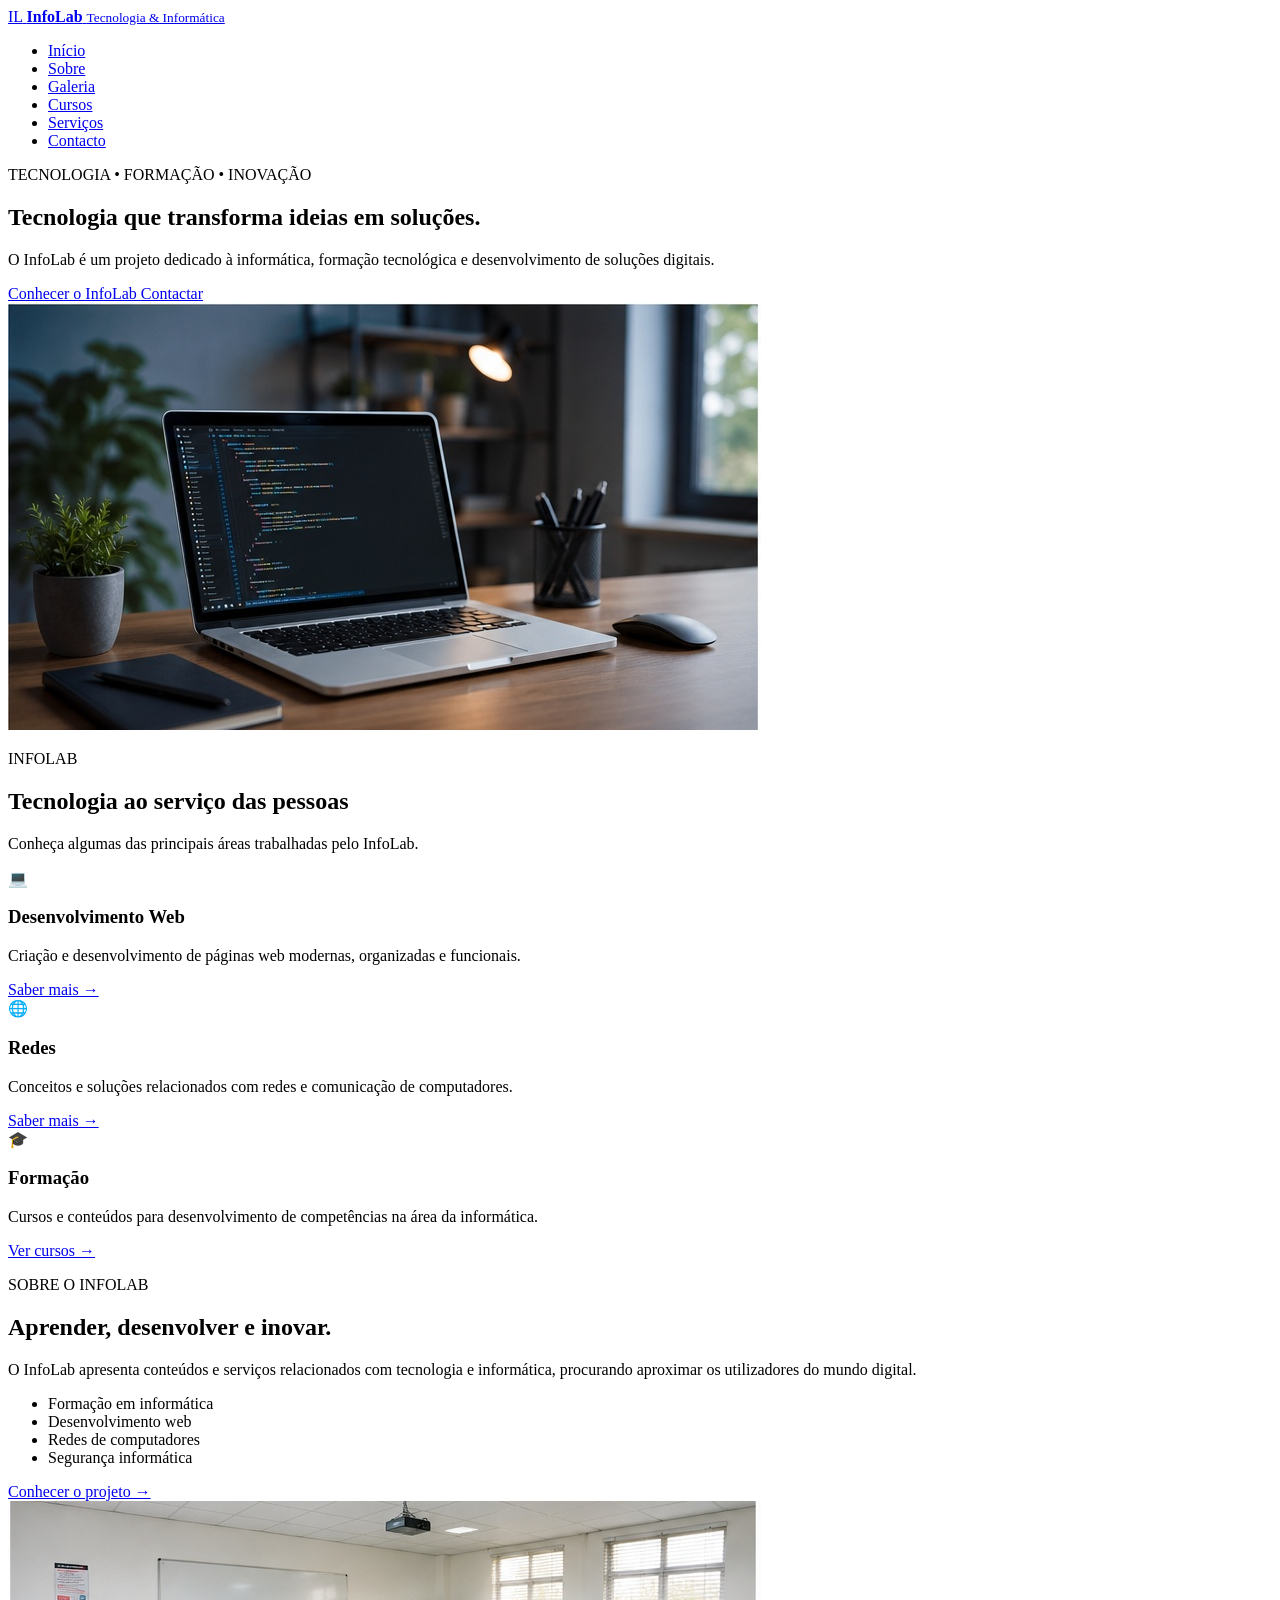
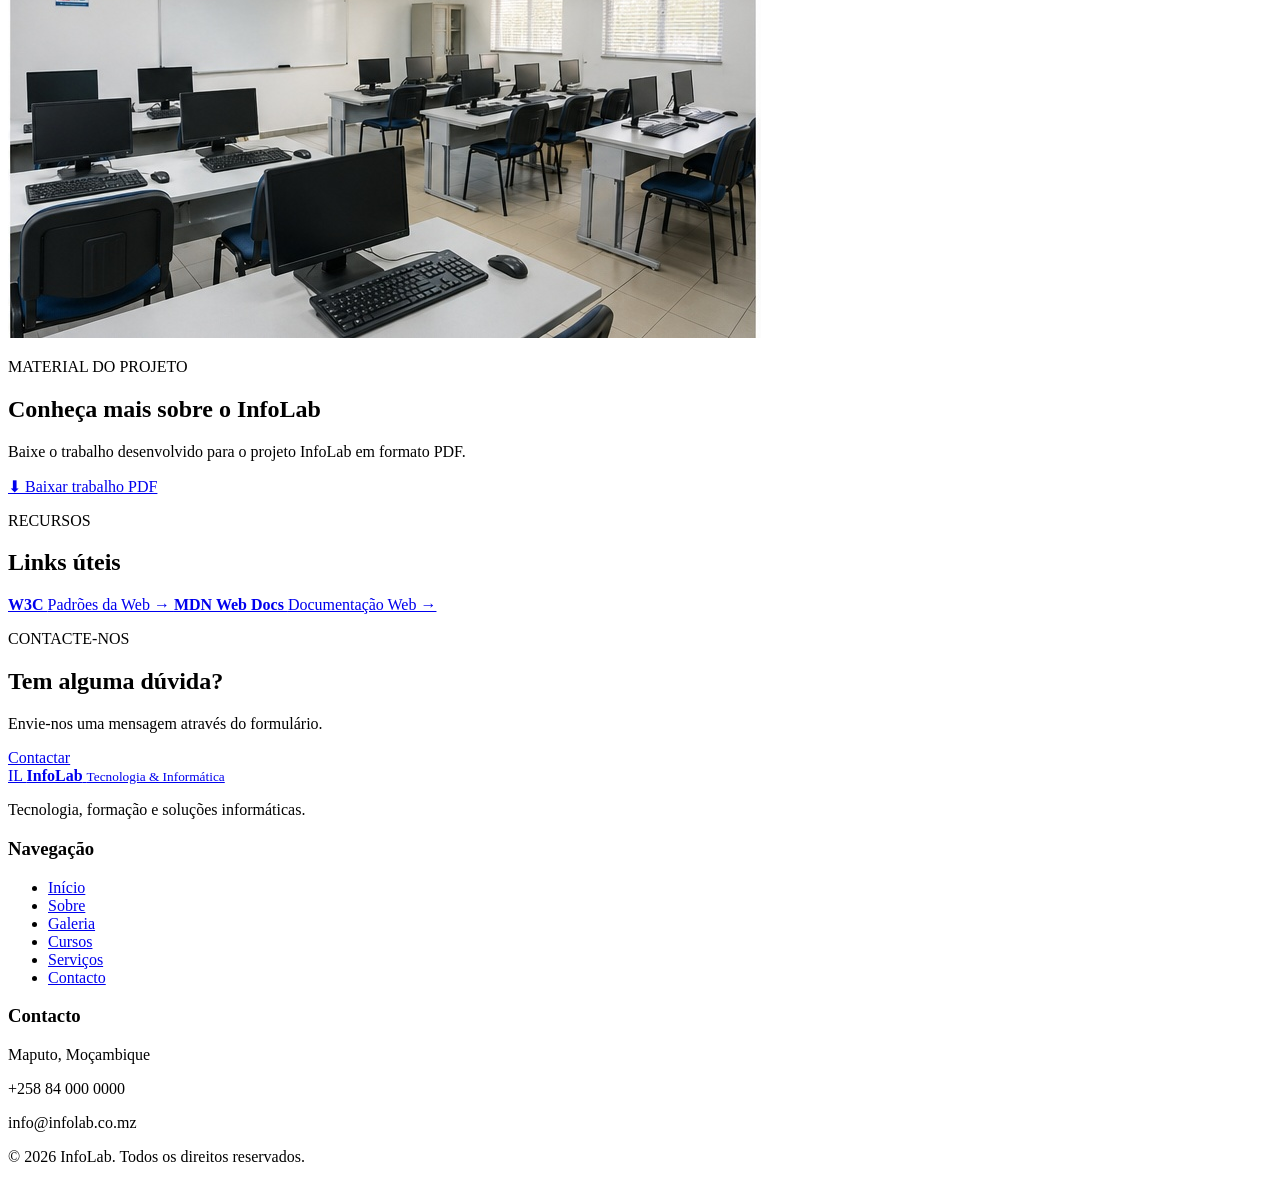
==== index.html @ 6d5b71e0 "infolab" ====
<!DOCTYPE html>
<html lang="pt">

<head>

    <meta charset="UTF-8">

    <meta name="viewport" content="width=device-width, initial-scale=1.0">

    <meta name="description" content="InfoLab - Tecnologia, informática, formação e soluções digitais.">

    <title>InfoLab | Tecnologia e Informática</title>

    <link rel="stylesheet" href="css/style.css">

</head>

<body>


    <header class="cabecalho">

        <div class="container cabecalho-conteudo">

            <a href="index.html" class="logo" aria-label="Página inicial do InfoLab">

                <span class="logo-icone">IL</span>

                <span>
                    <strong>InfoLab</strong>
                    <small>Tecnologia & Informática</small>
                </span>

            </a>

            <nav class="menu" aria-label="Menu principal">

                <ul>

                    <li>
                        <a href="index.html" class="ativo">
                            Início
                        </a>
                    </li>

                    <li>
                        <a href="sobre.html">
                            Sobre
                        </a>
                    </li>

                    <li>
                        <a href="galeria.html">
                            Galeria
                        </a>
                    </li>

                    <li>
                        <a href="cursos.html">
                            Cursos
                        </a>
                    </li>

                    <li>
                        <a href="servicos.html">
                            Serviços
                        </a>
                    </li>

                    <li>
                        <a href="contacto.html">
                            Contacto
                        </a>
                    </li>

                </ul>

            </nav>

        </div>

    </header>

    <main>

        <section class="hero">

            <div class="container hero-conteudo">


                <div class="hero-texto">

                    <p class="etiqueta">
                        TECNOLOGIA • FORMAÇÃO • INOVAÇÃO
                    </p>


                    <h1>
                        Tecnologia que transforma
                        <span>ideias em soluções.</span>
                    </h1>


                    <p class="hero-descricao">
                        O InfoLab é um projeto dedicado à informática,
                        formação tecnológica e desenvolvimento de
                        soluções digitais.
                    </p>


                    <div class="hero-botoes">

                        <a href="sobre.html" class="botao botao-principal">

                            Conhecer o InfoLab

                        </a>


                        <a href="contacto.html" class="botao botao-secundario">

                            Contactar

                        </a>

                    </div>

                </div>


                <div class="hero-imagem">

                    <img src="imagens/computador.jpg" alt="Computador utilizado em atividades de informática">

                </div>


            </div>

        </section>

        <section class="introducao">

            <div class="container">


                <div class="titulo-secao">

                    <p class="etiqueta">
                        INFOLAB
                    </p>

                    <h2>
                        Tecnologia ao serviço das pessoas
                    </h2>

                    <p>
                        Conheça algumas das principais áreas
                        trabalhadas pelo InfoLab.
                    </p>

                </div>



                <div class="destaques">

                    <article class="destaque-card">

                        <div class="icone-card">
                            💻
                        </div>

                        <h3>
                            Desenvolvimento Web
                        </h3>

                        <p>
                            Criação e desenvolvimento de páginas
                            web modernas, organizadas e funcionais.
                        </p>

                        <a href="servicos.html">
                            Saber mais →
                        </a>

                    </article>

                    <article class="destaque-card">

                        <div class="icone-card">
                            🌐
                        </div>

                        <h3>
                            Redes
                        </h3>

                        <p>
                            Conceitos e soluções relacionados com
                            redes e comunicação de computadores.
                        </p>

                        <a href="servicos.html">
                            Saber mais →
                        </a>

                    </article>

                    <article class="destaque-card">

                        <div class="icone-card">
                            🎓
                        </div>

                        <h3>
                            Formação
                        </h3>

                        <p>
                            Cursos e conteúdos para desenvolvimento
                            de competências na área da informática.
                        </p>

                        <a href="cursos.html">
                            Ver cursos →
                        </a>

                    </article>


                </div>

            </div>

        </section>

        <section class="areas">

            <div class="container areas-conteudo">


                <div class="areas-texto">

                    <p class="etiqueta">
                        SOBRE O INFOLAB
                    </p>


                    <h2>
                        Aprender, desenvolver e inovar.
                    </h2>


                    <p>
                        O InfoLab apresenta conteúdos e serviços
                        relacionados com tecnologia e informática,
                        procurando aproximar os utilizadores do
                        mundo digital.
                    </p>


                    <ul class="lista-check">

                        <li>
                            Formação em informática
                        </li>

                        <li>
                            Desenvolvimento web
                        </li>

                        <li>
                            Redes de computadores
                        </li>

                        <li>
                            Segurança informática
                        </li>

                    </ul>


                    <a href="sobre.html" class="link-seta">

                        Conhecer o projeto →

                    </a>

                </div>



                <div class="areas-imagem">

                    <img src="imagens/laboratorio.jpg" alt="Laboratório de informática">

                </div>


            </div>

        </section>

        <section class="download-secao">

            <div class="container download-conteudo">


                <div>

                    <p class="etiqueta">
                        MATERIAL DO PROJETO
                    </p>


                    <h2>
                        Conheça mais sobre o InfoLab
                    </h2>


                    <p>
                        Baixe o trabalho desenvolvido para o projeto
                        InfoLab em formato PDF.
                    </p>

                </div>



                <a href="Downloads/TRABALHO PROJECTO AMARAL TESTE 2026.pdf" download class="botao botao-principal">

                    ⬇ Baixar trabalho PDF

                </a>


            </div>

        </section>

        <section class="links-secao">

            <div class="container">


                <div class="titulo-secao">

                    <p class="etiqueta">
                        RECURSOS
                    </p>

                    <h2>
                        Links úteis
                    </h2>

                </div>

                <div class="links-grid">

                    <a href="https://www.w3.org/" target="_blank" rel="noopener noreferrer" class="link-card">

                        <strong>
                            W3C
                        </strong>

                        <span>
                            Padrões da Web →
                        </span>

                    </a>

                    <a href="https://developer.mozilla.org/" target="_blank" rel="noopener noreferrer"
                        class="link-card">

                        <strong>
                            MDN Web Docs
                        </strong>

                        <span>
                            Documentação Web →
                        </span>

                    </a>


                </div>

            </div>

        </section>

        <section class="chamada">

            <div class="container chamada-conteudo">


                <div>

                    <p class="etiqueta">
                        CONTACTE-NOS
                    </p>


                    <h2>
                        Tem alguma dúvida?
                    </h2>


                    <p>
                        Envie-nos uma mensagem através do formulário.
                    </p>

                </div>


                <a href="contacto.html" class="botao botao-claro">

                    Contactar

                </a>


            </div>

        </section>


    </main>

    <footer class="rodape">

        <div class="container rodape-grid">

            <div>

                <a href="index.html" class="logo logo-rodape">

                    <span class="logo-icone">
                        IL
                    </span>

                    <span>
                        <strong>InfoLab</strong>
                        <small>Tecnologia & Informática</small>
                    </span>

                </a>


                <p>
                    Tecnologia, formação e soluções informáticas.
                </p>

            </div>

            <div>

                <h3>
                    Navegação
                </h3>


                <ul>

                    <li>
                        <a href="index.html">
                            Início
                        </a>
                    </li>

                    <li>
                        <a href="sobre.html">
                            Sobre
                        </a>
                    </li>

                    <li>
                        <a href="galeria.html">
                            Galeria
                        </a>
                    </li>

                    <li>
                        <a href="cursos.html">
                            Cursos
                        </a>
                    </li>

                    <li>
                        <a href="servicos.html">
                            Serviços
                        </a>
                    </li>

                    <li>
                        <a href="contacto.html">
                            Contacto
                        </a>
                    </li>

                </ul>

            </div>

            <div>

                <h3>
                    Contacto
                </h3>

                <p>
                    Maputo, Moçambique
                </p>

                <p>
                    +258 84 000 0000
                </p>

                <p>
                    info@infolab.co.mz
                </p>

            </div>


        </div>

        <div class="rodape-final">

            <div class="container">

                <p>
                    © 2026 InfoLab. Todos os direitos reservados.
                </p>

            </div>

        </div>


    </footer>


</body>

</html>
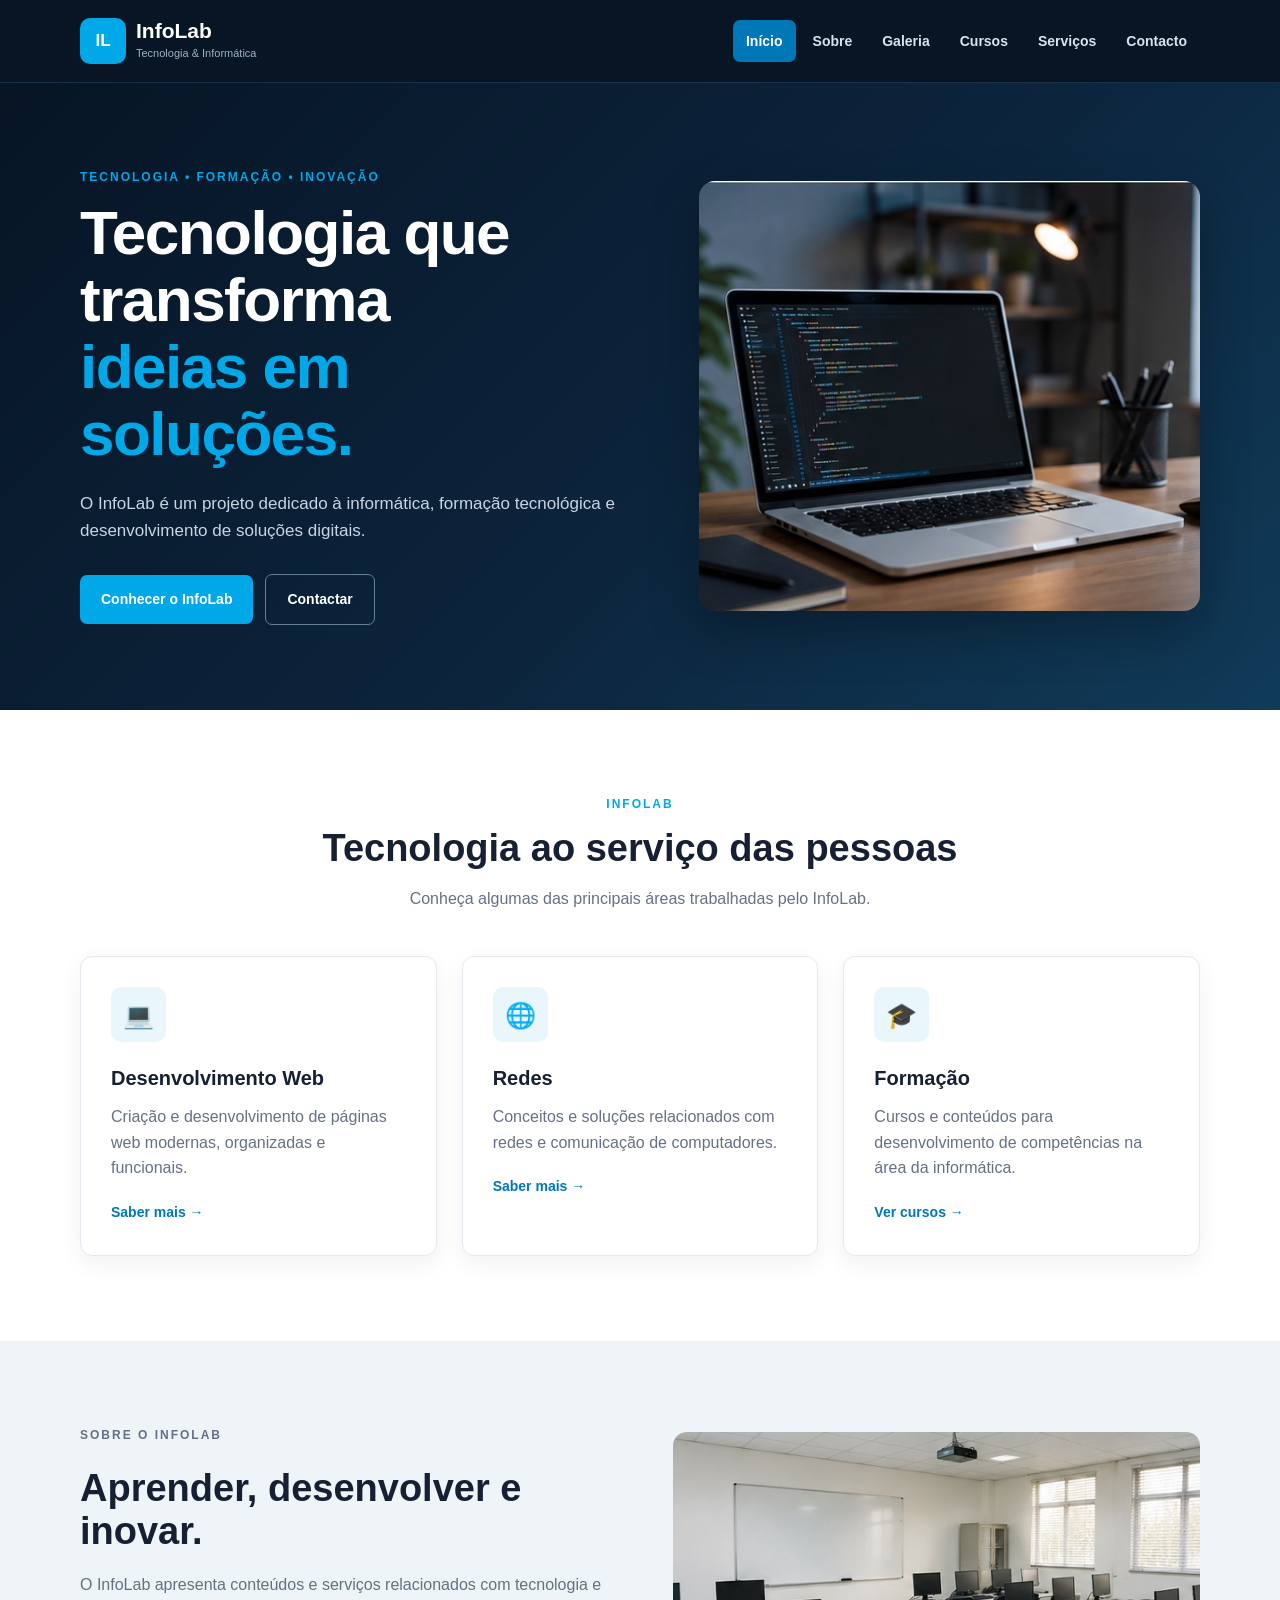
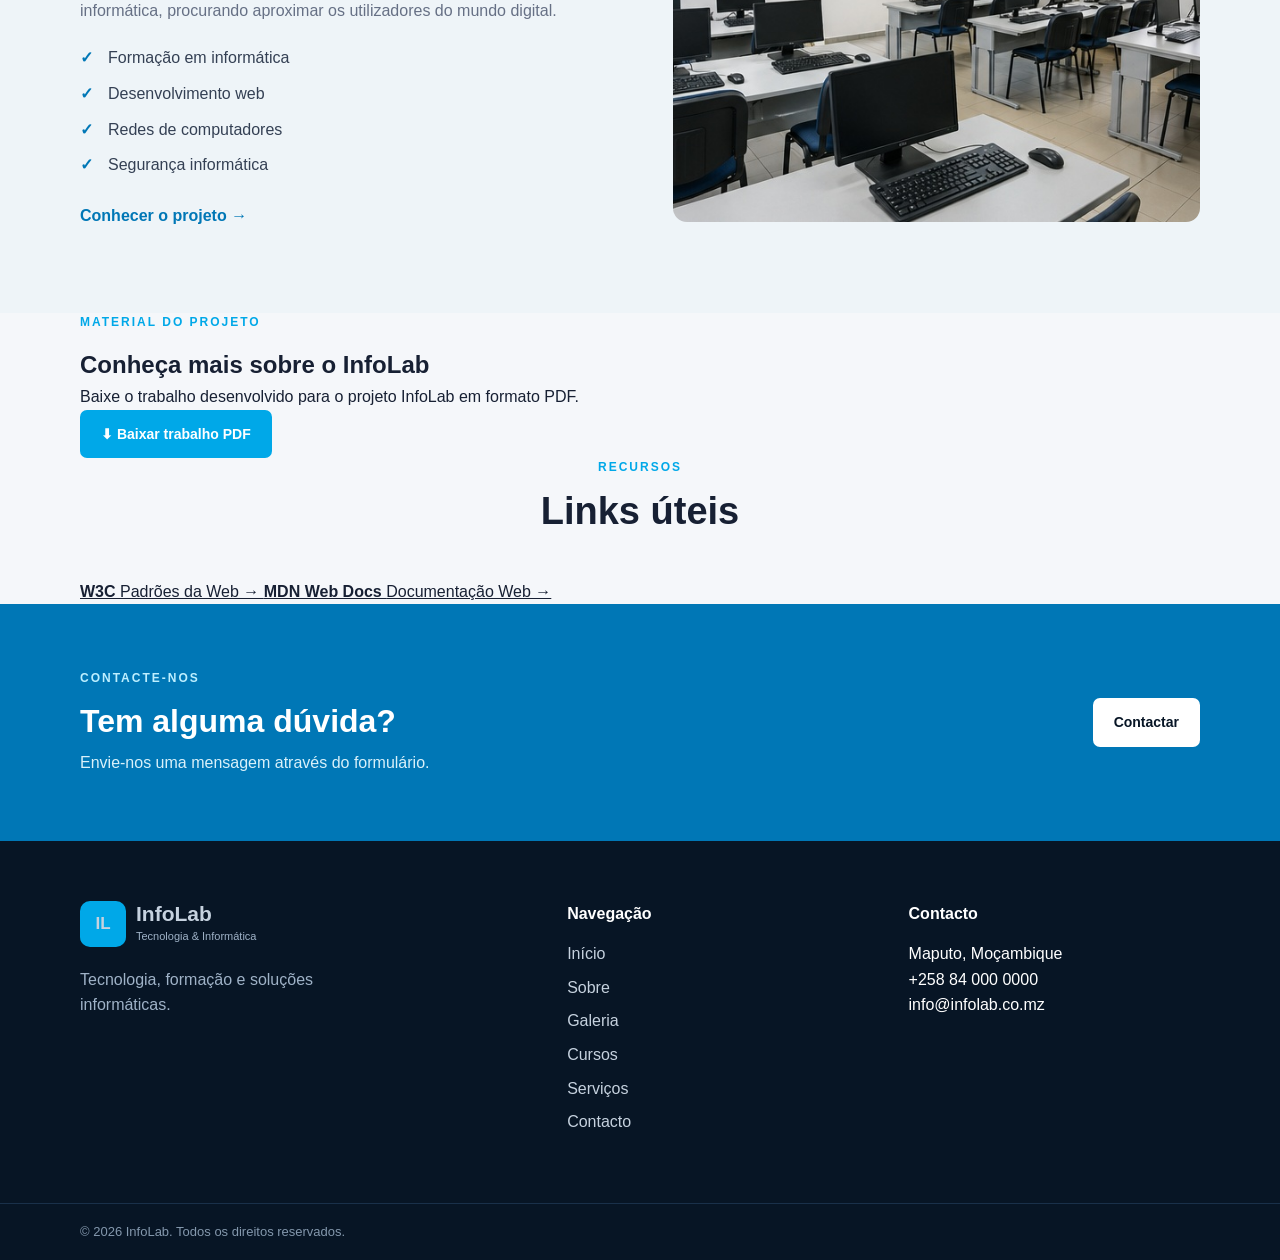
==== commit ed139f14: "Update index.html" ====
--- a/index.html
+++ b/index.html
@@ -11,7 +11,7 @@
 
     <title>InfoLab | Tecnologia e Informática</title>
 
-    <link rel="stylesheet" href="css/style.css">
+    <link rel="stylesheet" href="CSS/style.css">
 
 </head>
 
@@ -544,4 +544,4 @@
 
 </body>
 
-</html>+</html>
--- a/CSS/style.css
+++ b/CSS/style.css
@@ -0,0 +1,934 @@
+
+
+* {
+    margin: 0;
+    padding: 0;
+    box-sizing: border-box;
+}
+
+html {
+    scroll-behavior: smooth;
+}
+
+body {
+    font-family: Arial, Helvetica, sans-serif;
+    background: #f5f7fa;
+    color: #172033;
+    line-height: 1.6;
+}
+
+img {
+    max-width: 100%;
+    display: block;
+}
+
+a {
+    color: inherit;
+}
+
+button,
+input,
+textarea,
+select {
+    font: inherit;
+}
+
+
+/* =========================================================
+   2. ACESSIBILIDADE
+   ========================================================= */
+
+:focus-visible {
+    outline: 3px solid #f4c542;
+    outline-offset: 4px;
+}
+
+
+/* =========================================================
+   3. CONTAINER
+   ========================================================= */
+
+.container {
+    width: min(1120px, 90%);
+    margin: 0 auto;
+}
+
+
+/* =========================================================
+   4. CABEÇALHO
+   ========================================================= */
+
+.cabecalho {
+    background: #071525;
+    color: #ffffff;
+    border-bottom: 1px solid #19304a;
+    position: sticky;
+    top: 0;
+    z-index: 1000;
+}
+
+.cabecalho-conteudo {
+    min-height: 82px;
+
+    display: flex;
+    align-items: center;
+    justify-content: space-between;
+
+    gap: 30px;
+}
+
+
+/* =========================================================
+   5. LOGOTIPO
+   ========================================================= */
+
+.logo {
+    display: inline-flex;
+    align-items: center;
+    gap: 10px;
+
+    color: #ffffff;
+    text-decoration: none;
+}
+
+.logo-icone {
+    width: 46px;
+    height: 46px;
+
+    display: flex;
+    align-items: center;
+    justify-content: center;
+
+    background: #00a8e8;
+    border-radius: 10px;
+
+    font-size: 17px;
+    font-weight: 800;
+}
+
+.logo strong {
+    display: block;
+    font-size: 21px;
+    line-height: 1.1;
+}
+
+.logo small {
+    display: block;
+    margin-top: 3px;
+
+    color: #9fb2c7;
+    font-size: 11px;
+}
+
+
+/* =========================================================
+   6. MENU
+   ========================================================= */
+
+.menu ul {
+    display: flex;
+    align-items: center;
+    gap: 4px;
+
+    list-style: none;
+}
+
+.menu a {
+    display: block;
+
+    padding: 10px 13px;
+
+    color: #d9e3ed;
+    text-decoration: none;
+
+    font-size: 14px;
+    font-weight: 600;
+
+    border-radius: 7px;
+
+    transition:
+        background-color 0.2s ease,
+        color 0.2s ease;
+}
+
+.menu a:hover {
+    color: #ffffff;
+    background: #102b45;
+}
+
+.menu a.ativo {
+    color: #ffffff;
+    background: #0077b6;
+}
+
+
+/* =========================================================
+   7. HERO
+   ========================================================= */
+
+.hero {
+    background:
+        linear-gradient(135deg,
+            #071525 0%,
+            #0c243c 55%,
+            #103b59 100%);
+
+    color: #ffffff;
+
+    padding: 85px 0;
+}
+
+.hero-conteudo {
+    display: grid;
+
+    grid-template-columns:
+        minmax(0, 1.05fr) minmax(0, 0.95fr);
+
+    align-items: center;
+
+    gap: 65px;
+}
+
+.hero-texto {
+    max-width: 650px;
+}
+
+.etiqueta {
+    margin-bottom: 13px;
+
+    color: #00a8e8;
+
+    font-size: 12px;
+    font-weight: 800;
+
+    letter-spacing: 2px;
+}
+
+.hero h1 {
+    margin-bottom: 22px;
+
+    font-size: clamp(38px, 5vw, 62px);
+    line-height: 1.08;
+    letter-spacing: -1.5px;
+}
+
+.hero h1 span {
+    display: block;
+    color: #00a8e8;
+}
+
+.hero-descricao {
+    max-width: 590px;
+
+    margin-bottom: 30px;
+
+    color: #c8d5e3;
+    font-size: 17px;
+}
+
+.hero-botoes {
+    display: flex;
+    align-items: center;
+    gap: 12px;
+
+    flex-wrap: wrap;
+}
+
+.hero-imagem img {
+    width: 100%;
+    height: 430px;
+
+    object-fit: cover;
+
+    border-radius: 16px;
+
+    box-shadow:
+        0 20px 50px rgba(0, 0, 0, 0.3);
+}
+
+
+/* =========================================================
+   8. BOTÕES
+   ========================================================= */
+
+.botao {
+    display: inline-block;
+
+    padding: 13px 21px;
+
+    border-radius: 7px;
+
+    text-decoration: none;
+
+    font-size: 14px;
+    font-weight: 700;
+
+    transition:
+        transform 0.2s ease,
+        background-color 0.2s ease,
+        color 0.2s ease;
+}
+
+.botao:hover {
+    transform: translateY(-2px);
+}
+
+.botao-principal {
+    background: #00a8e8;
+    color: #ffffff;
+}
+
+.botao-principal:hover {
+    background: #008ac2;
+}
+
+.botao-secundario {
+    border: 1px solid #668096;
+    color: #ffffff;
+}
+
+.botao-secundario:hover {
+    background: #ffffff;
+    color: #071525;
+}
+
+.botao-claro {
+    background: #ffffff;
+    color: #071525;
+}
+
+.botao-claro:hover {
+    background: #e9f7fc;
+}
+
+
+/* =========================================================
+   9. TÍTULOS DAS SECÇÕES
+   ========================================================= */
+
+.titulo-secao {
+    max-width: 720px;
+
+    margin: 0 auto 45px;
+
+    text-align: center;
+}
+
+.titulo-secao h2 {
+    margin-bottom: 15px;
+
+    color: #172033;
+
+    font-size: clamp(28px, 4vw, 38px);
+    line-height: 1.15;
+}
+
+.titulo-secao>p:last-child {
+    color: #667085;
+}
+
+
+/* =========================================================
+   10. INTRODUÇÃO
+   ========================================================= */
+
+.introducao {
+    padding: 85px 0;
+    background: #ffffff;
+}
+
+.destaques {
+    display: grid;
+
+    grid-template-columns:
+        repeat(3, 1fr);
+
+    gap: 25px;
+}
+
+.destaque-card {
+    padding: 30px;
+
+    background: #ffffff;
+
+    border: 1px solid #e4e9ef;
+    border-radius: 12px;
+
+    box-shadow:
+        0 8px 25px rgba(17, 38, 63, 0.06);
+
+    transition:
+        transform 0.2s ease,
+        box-shadow 0.2s ease;
+}
+
+.destaque-card:hover {
+    transform: translateY(-5px);
+
+    box-shadow:
+        0 15px 30px rgba(17, 38, 63, 0.1);
+}
+
+.icone-card {
+    width: 55px;
+    height: 55px;
+
+    display: flex;
+    align-items: center;
+    justify-content: center;
+
+    margin-bottom: 20px;
+
+    background: #e9f7fc;
+
+    border-radius: 10px;
+
+    font-size: 25px;
+}
+
+.destaque-card h3 {
+    margin-bottom: 10px;
+
+    color: #172033;
+    font-size: 20px;
+}
+
+.destaque-card p {
+    margin-bottom: 18px;
+
+    color: #667085;
+}
+
+.destaque-card a {
+    color: #0077b6;
+
+    font-size: 14px;
+    font-weight: 700;
+
+    text-decoration: none;
+}
+
+.destaque-card a:hover {
+    text-decoration: underline;
+}
+
+
+/* =========================================================
+   11. ÁREAS DE ATUAÇÃO
+   ========================================================= */
+
+.areas {
+    padding: 85px 0;
+
+    background: #eef4f8;
+}
+
+.areas-conteudo {
+    display: grid;
+
+    grid-template-columns:
+        1fr 1fr;
+
+    align-items: center;
+
+    gap: 65px;
+}
+
+.areas-imagem img {
+    width: 100%;
+    height: 390px;
+
+    object-fit: cover;
+
+    border-radius: 14px;
+}
+
+.areas-texto h2 {
+    margin-bottom: 18px;
+
+    color: #172033;
+
+    font-size: 38px;
+    line-height: 1.15;
+}
+
+.areas-texto>p {
+    margin-bottom: 22px;
+
+    color: #667085;
+}
+
+.lista-check {
+    margin-bottom: 25px;
+
+    list-style: none;
+}
+
+.lista-check li {
+    position: relative;
+
+    margin-bottom: 10px;
+    padding-left: 28px;
+
+    color: #344054;
+}
+
+.lista-check li::before {
+    content: "✓";
+
+    position: absolute;
+    left: 0;
+    top: 0;
+
+    color: #0077b6;
+    font-weight: 800;
+}
+
+.link-seta {
+    color: #0077b6;
+
+    font-weight: 700;
+
+    text-decoration: none;
+}
+
+.link-seta:hover {
+    text-decoration: underline;
+}
+
+
+/* =========================================================
+   12. CURSOS
+   ========================================================= */
+
+.cursos-resumo {
+    padding: 85px 0;
+
+    background: #ffffff;
+}
+
+.cursos-grid {
+    display: grid;
+
+    grid-template-columns:
+        repeat(4, 1fr);
+
+    gap: 20px;
+}
+
+.curso-card {
+    position: relative;
+
+    min-height: 240px;
+
+    padding: 28px;
+
+    background: #f8fafc;
+
+    border: 1px solid #e1e7ed;
+    border-radius: 12px;
+
+    transition: transform 0.2s ease;
+}
+
+.curso-card:hover {
+    transform: translateY(-5px);
+}
+
+.curso-numero {
+    display: block;
+
+    margin-bottom: 20px;
+
+    color: #00a8e8;
+
+    font-size: 13px;
+    font-weight: 800;
+}
+
+.curso-card h3 {
+    margin-bottom: 12px;
+
+    font-size: 19px;
+}
+
+.curso-card p {
+    color: #667085;
+}
+
+.centro-botao {
+    margin-top: 35px;
+
+    text-align: center;
+}
+
+
+/* =========================================================
+   13. CHAMADA FINAL
+   ========================================================= */
+
+.chamada {
+    padding: 65px 0;
+
+    background: #0077b6;
+
+    color: #ffffff;
+}
+
+.chamada-conteudo {
+    display: flex;
+
+    align-items: center;
+    justify-content: space-between;
+
+    gap: 30px;
+}
+
+.chamada h2 {
+    margin-bottom: 10px;
+
+    font-size: 32px;
+    line-height: 1.2;
+}
+
+.chamada p:not(.etiqueta) {
+    color: #d9f1fa;
+}
+
+.chamada .etiqueta {
+    color: #bdefff;
+}
+
+
+/* =========================================================
+   14. RODAPÉ
+   ========================================================= */
+
+.rodape {
+    background: #071525;
+    color: #ffffff;
+}
+
+.rodape-grid {
+    display: grid;
+
+    grid-template-columns:
+        1.5fr 1fr 1fr;
+
+    gap: 50px;
+
+    padding: 60px 0;
+}
+
+.logo-rodape {
+    margin-bottom: 20px;
+}
+
+.rodape-grid>div:first-child>p {
+    max-width: 320px;
+
+    color: #9fb2c7;
+}
+
+.rodape h3 {
+    margin-bottom: 15px;
+
+    font-size: 16px;
+}
+
+.rodape ul {
+    list-style: none;
+}
+
+.rodape li {
+    margin-bottom: 8px;
+}
+
+.rodape a {
+    color: #c6d2df;
+
+    text-decoration: none;
+}
+
+.rodape a:hover {
+    color: #00a8e8;
+}
+
+.rodape address {
+    font-style: normal;
+    color: #9fb2c7;
+}
+
+.rodape address p {
+    margin-bottom: 8px;
+}
+
+.rodape-final {
+    padding: 18px 0;
+
+    border-top: 1px solid #19304a;
+
+    color: #8498ad;
+
+    font-size: 13px;
+}
+
+
+/* =========================================================
+   15. PÁGINAS INTERNAS
+   ========================================================= */
+
+.pagina-cabecalho {
+    padding: 70px 0;
+
+    background: #0c243c;
+
+    color: #ffffff;
+
+    text-align: center;
+}
+
+.pagina-cabecalho h1 {
+    margin-bottom: 10px;
+
+    font-size: clamp(34px, 5vw, 48px);
+}
+
+.pagina-cabecalho p {
+    color: #c6d6e5;
+}
+
+
+/* =========================================================
+   16. DESENVOLVEDOR — PÁGINA SOBRE
+   ========================================================= */
+
+.desenvolvedor {
+    padding: 60px 0;
+    background: #0f172a;
+    color: #ffffff;
+}
+
+.desenvolvedor-conteudo {
+    display: flex;
+    align-items: center;
+    gap: 45px;
+}
+
+.desenvolvedor-foto {
+    flex-shrink: 0;
+}
+
+.desenvolvedor-foto img {
+    width: 150px;
+    height: 150px;
+    object-fit: cover;
+    object-position: center;
+    border-radius: 50%;
+    border: 4px solid #ffffff;
+    display: block;
+}
+
+.desenvolvedor-texto {
+    max-width: 700px;
+}
+
+.desenvolvedor-texto h2 {
+    font-size: 30px;
+    margin: 8px 0;
+}
+
+.desenvolvedor-texto .cargo {
+    color: #60a5fa;
+    font-weight: 600;
+    margin-bottom: 15px;
+}
+
+.desenvolvedor-texto p {
+    color: #cbd5e1;
+    margin-bottom: 10px;
+}
+
+
+/* =========================================================
+   17. RESPONSIVIDADE — TABLET
+   ========================================================= */
+
+@media (max-width: 1000px) {
+
+    .cabecalho-conteudo {
+        flex-direction: column;
+
+        padding: 18px 0;
+
+        gap: 15px;
+    }
+
+    .menu ul {
+        flex-wrap: wrap;
+
+        justify-content: center;
+    }
+
+    .hero-conteudo {
+        grid-template-columns: 1fr;
+
+        text-align: center;
+    }
+
+    .hero-texto {
+        margin: 0 auto;
+    }
+
+    .hero-descricao {
+        margin-left: auto;
+        margin-right: auto;
+    }
+
+    .hero-botoes {
+        justify-content: center;
+    }
+
+    .hero-imagem img {
+        height: 350px;
+    }
+
+    .destaques {
+        grid-template-columns: 1fr 1fr;
+    }
+
+    .areas-conteudo {
+        grid-template-columns: 1fr;
+    }
+
+    .cursos-grid {
+        grid-template-columns: 1fr 1fr;
+    }
+
+    .rodape-grid {
+        grid-template-columns: 1fr 1fr;
+    }
+}
+
+
+/* =========================================================
+   18. RESPONSIVIDADE — TELEMÓVEL
+   ========================================================= */
+
+@media (max-width: 650px) {
+
+    .container {
+        width: 92%;
+    }
+
+    .cabecalho {
+        position: relative;
+    }
+
+    .cabecalho-conteudo {
+        align-items: center;
+    }
+
+    .menu ul {
+        gap: 2px;
+    }
+
+    .menu a {
+        padding: 8px 7px;
+
+        font-size: 12px;
+    }
+
+    .hero {
+        padding: 60px 0;
+    }
+
+    .hero h1 {
+        font-size: 39px;
+    }
+
+    .hero-imagem img {
+        height: 260px;
+    }
+
+    .introducao,
+    .areas,
+    .cursos-resumo {
+        padding: 60px 0;
+    }
+
+    .destaques {
+        grid-template-columns: 1fr;
+    }
+
+    .areas-imagem img {
+        height: 260px;
+    }
+
+    .areas-texto h2 {
+        font-size: 31px;
+    }
+
+    .cursos-grid {
+        grid-template-columns: 1fr;
+    }
+
+    .chamada {
+        padding: 50px 0;
+    }
+
+    .chamada-conteudo {
+        flex-direction: column;
+
+        align-items: flex-start;
+    }
+
+    .chamada h2 {
+        font-size: 27px;
+    }
+
+    .desenvolvedor-conteudo {
+        flex-direction: column;
+        text-align: center;
+        gap: 25px;
+    }
+
+    .desenvolvedor-foto img {
+        width: 120px;
+        height: 120px;
+    }
+
+    .desenvolvedor-texto h2 {
+        font-size: 25px;
+    }
+
+    .rodape-grid {
+        grid-template-columns: 1fr;
+
+        gap: 35px;
+
+        padding: 45px 0;
+    }
+
+}
+
+
+/* =========================================================
+   19. REDUÇÃO DE MOVIMENTO
+   ========================================================= */
+
+@media (prefers-reduced-motion: reduce) {
+
+    html {
+        scroll-behavior: auto;
+    }
+
+    *,
+    *::before,
+    *::after {
+        transition-duration: 0.01ms !important;
+        animation-duration: 0.01ms !important;
+        animation-iteration-count: 1 !important;
+    }
+
+}
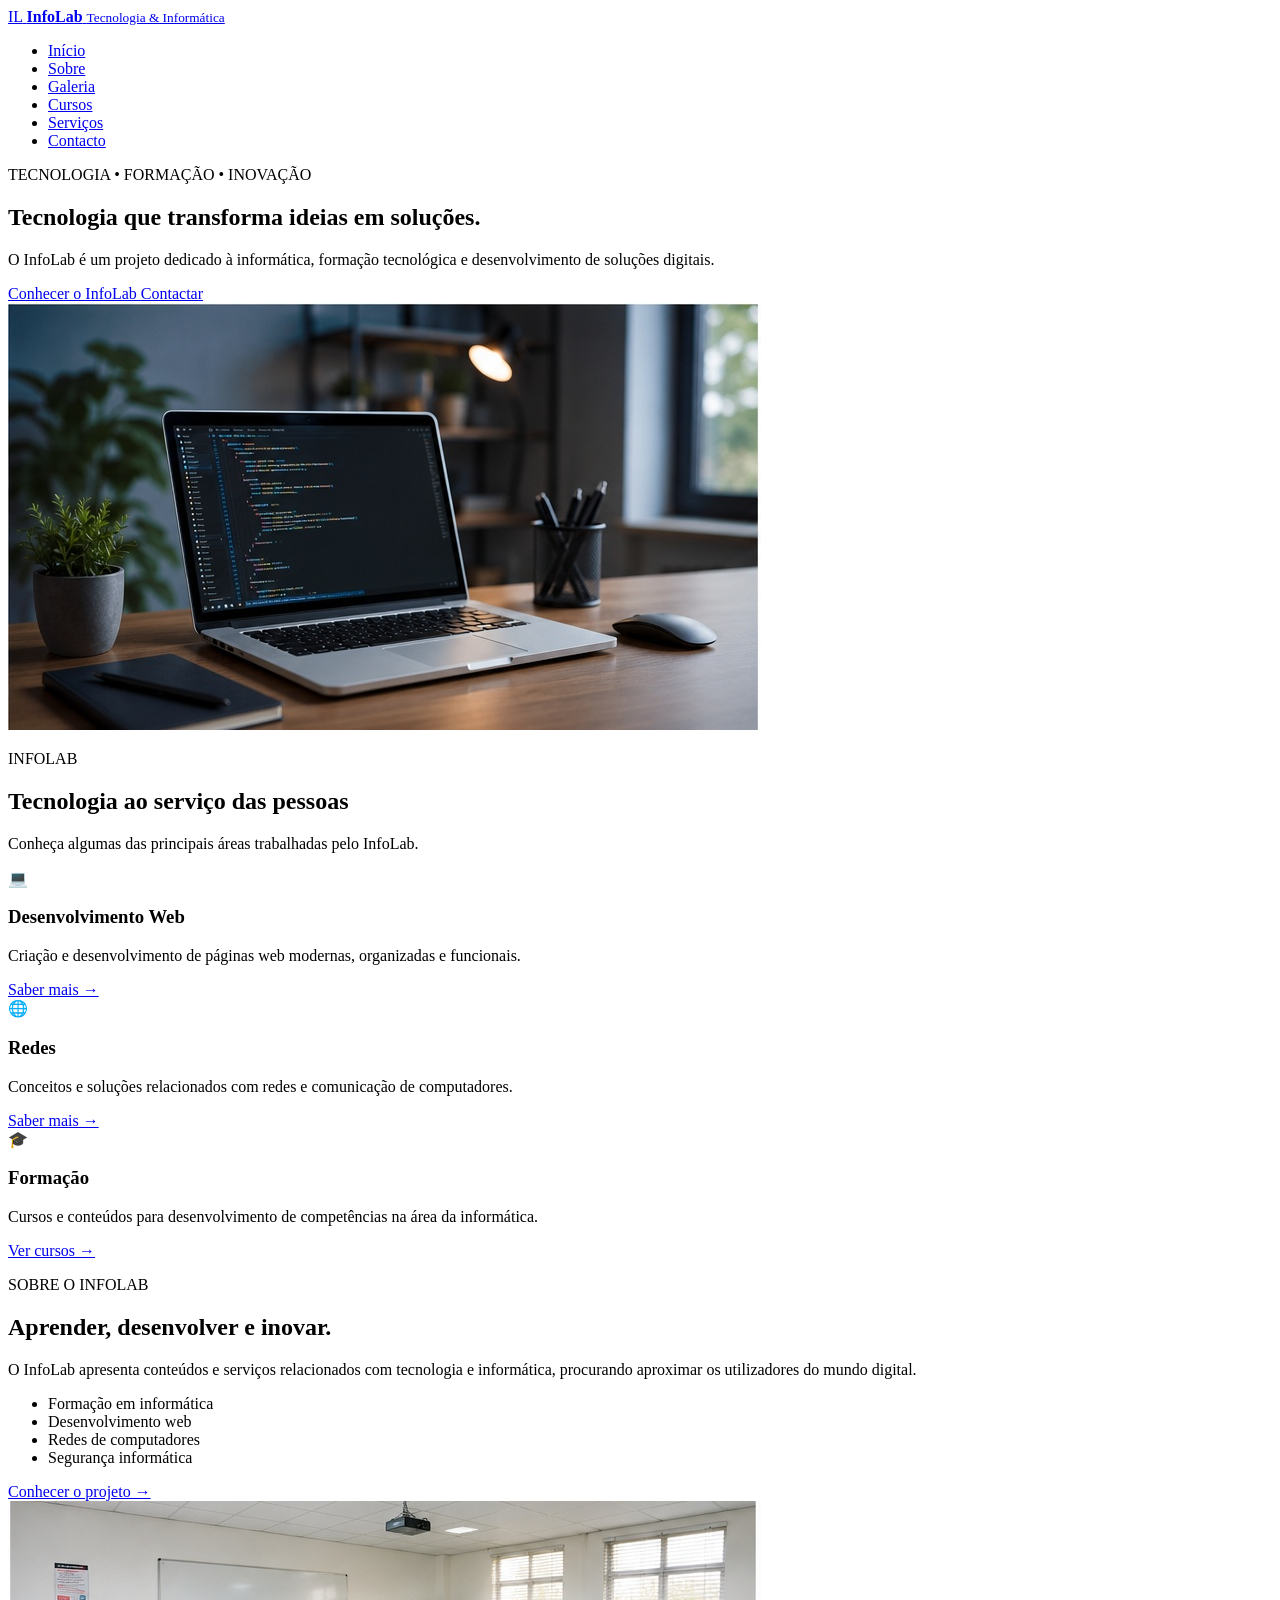
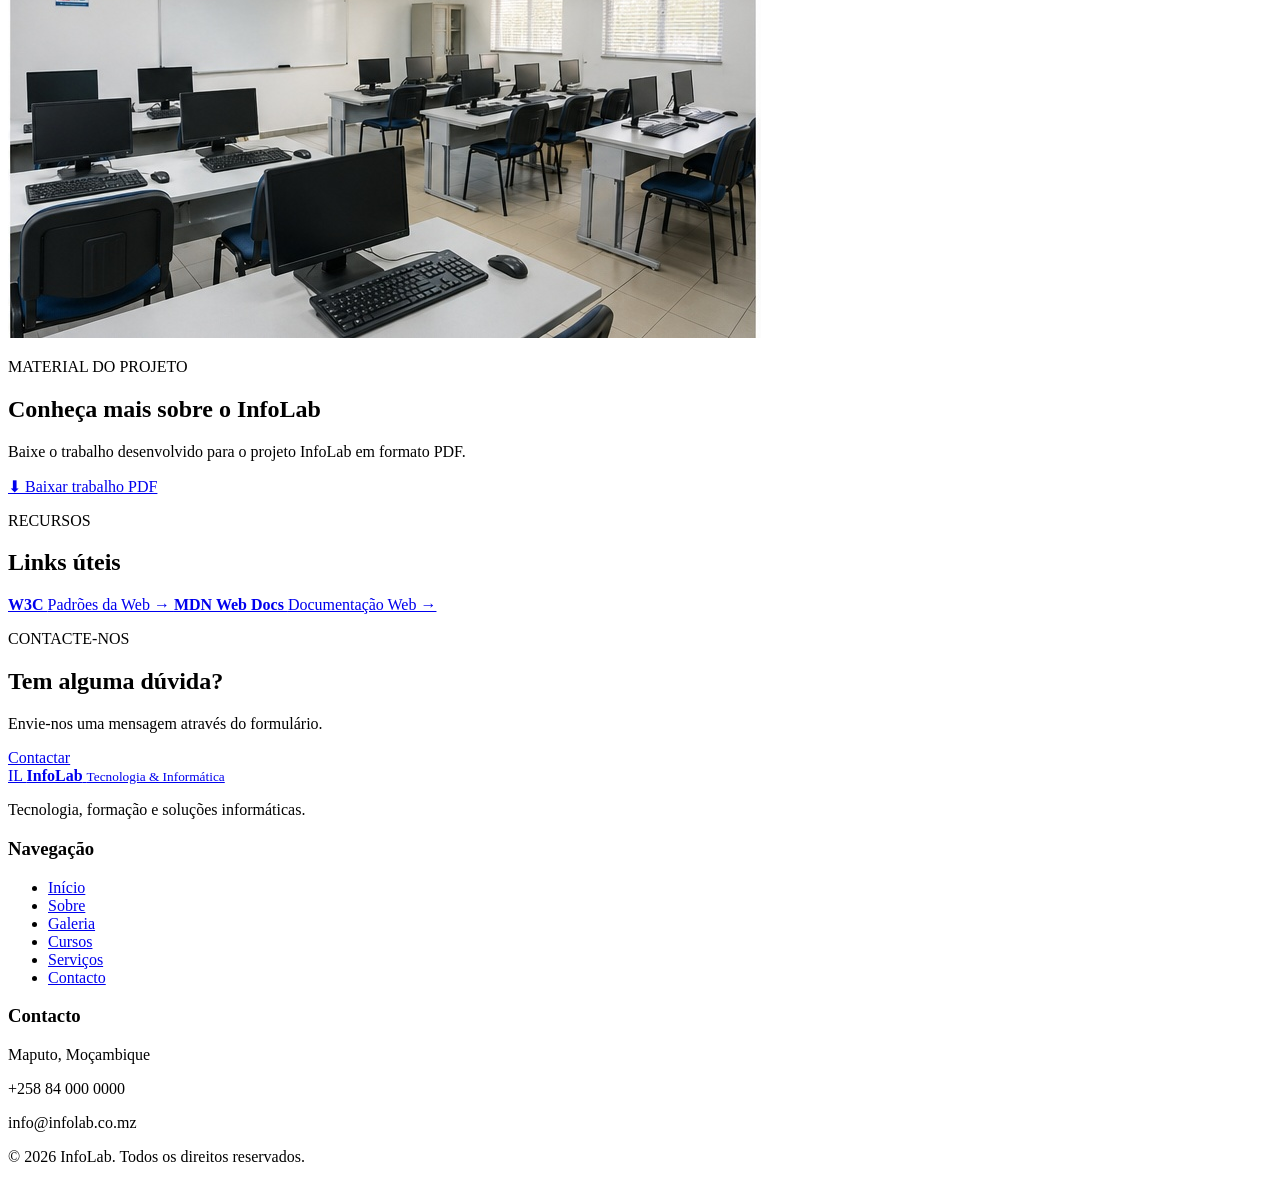
==== commit d0215dac: "Update index.html" ====
--- a/index.html
+++ b/index.html
@@ -11,7 +11,7 @@
 
     <title>InfoLab | Tecnologia e Informática</title>
 
-    <link rel="stylesheet" href="CSS/style.css">
+    <link rel="stylesheet" href="style.css">
 
 </head>
 
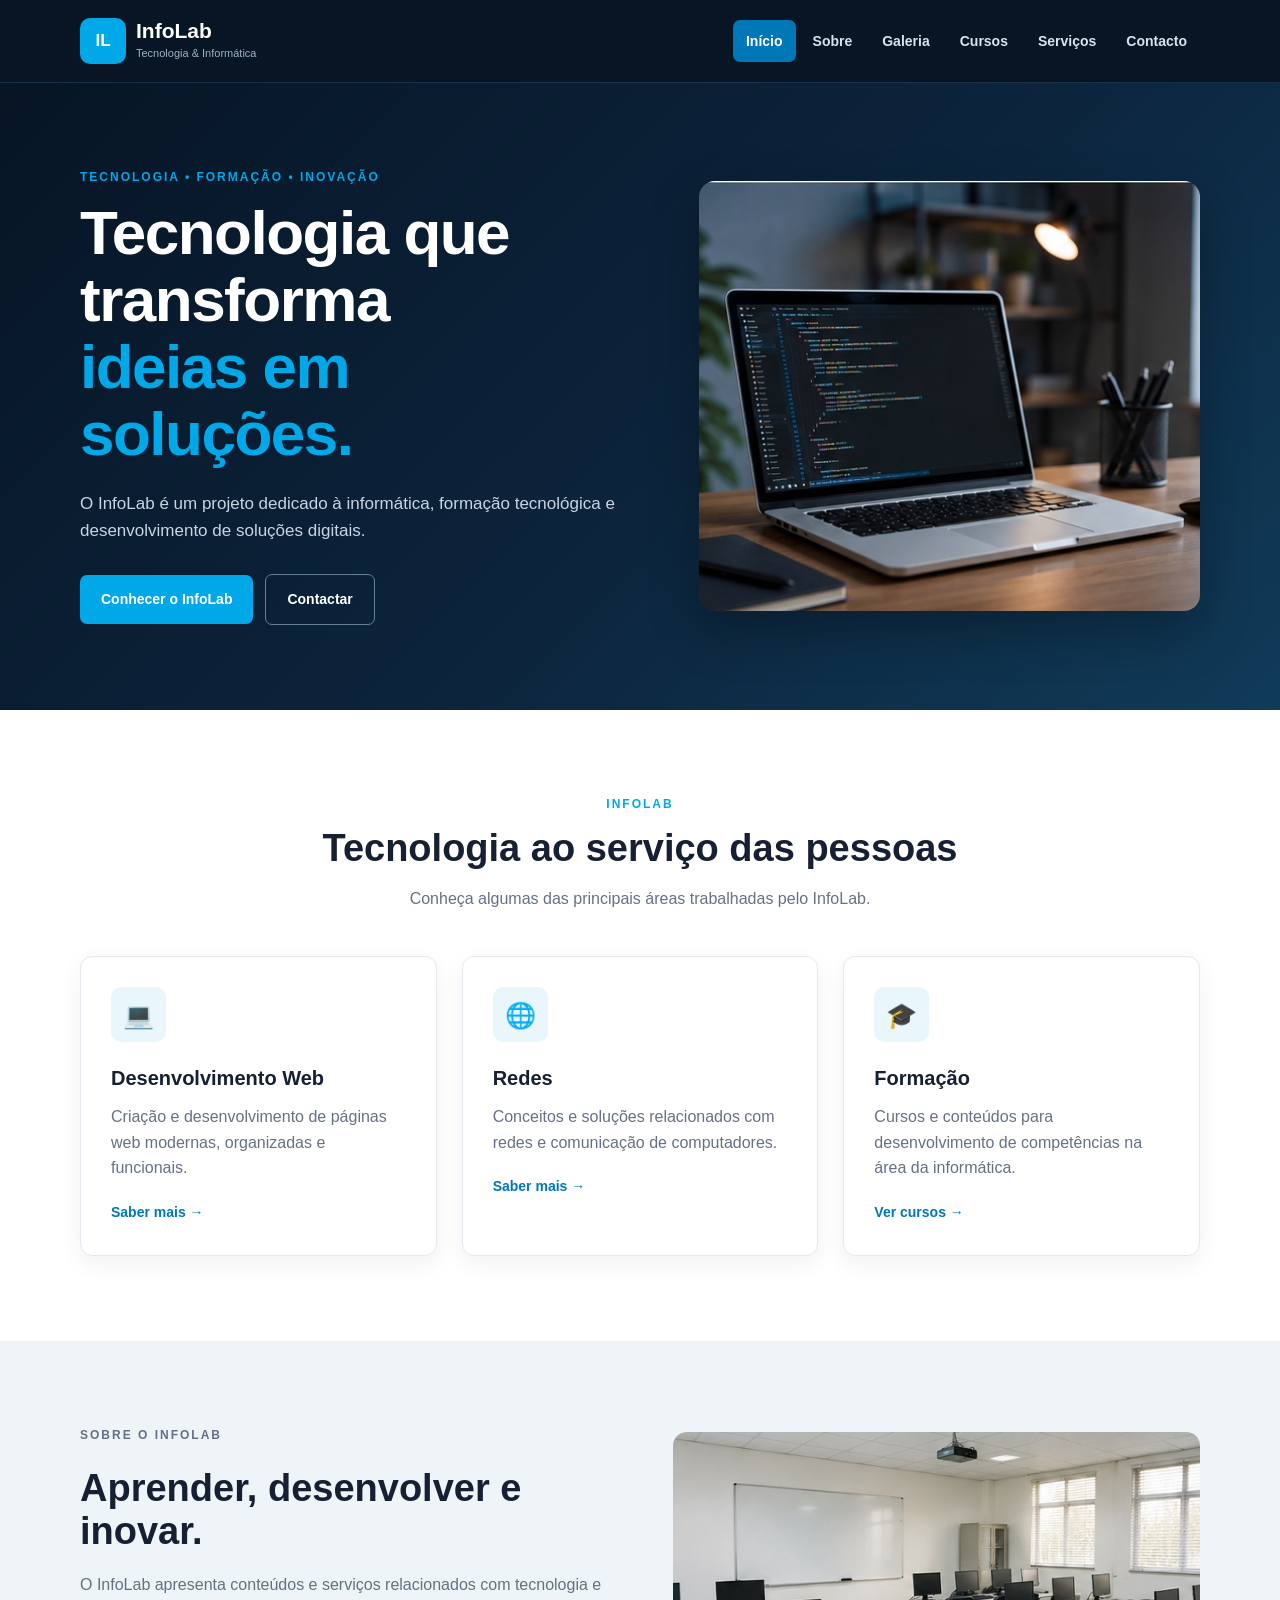
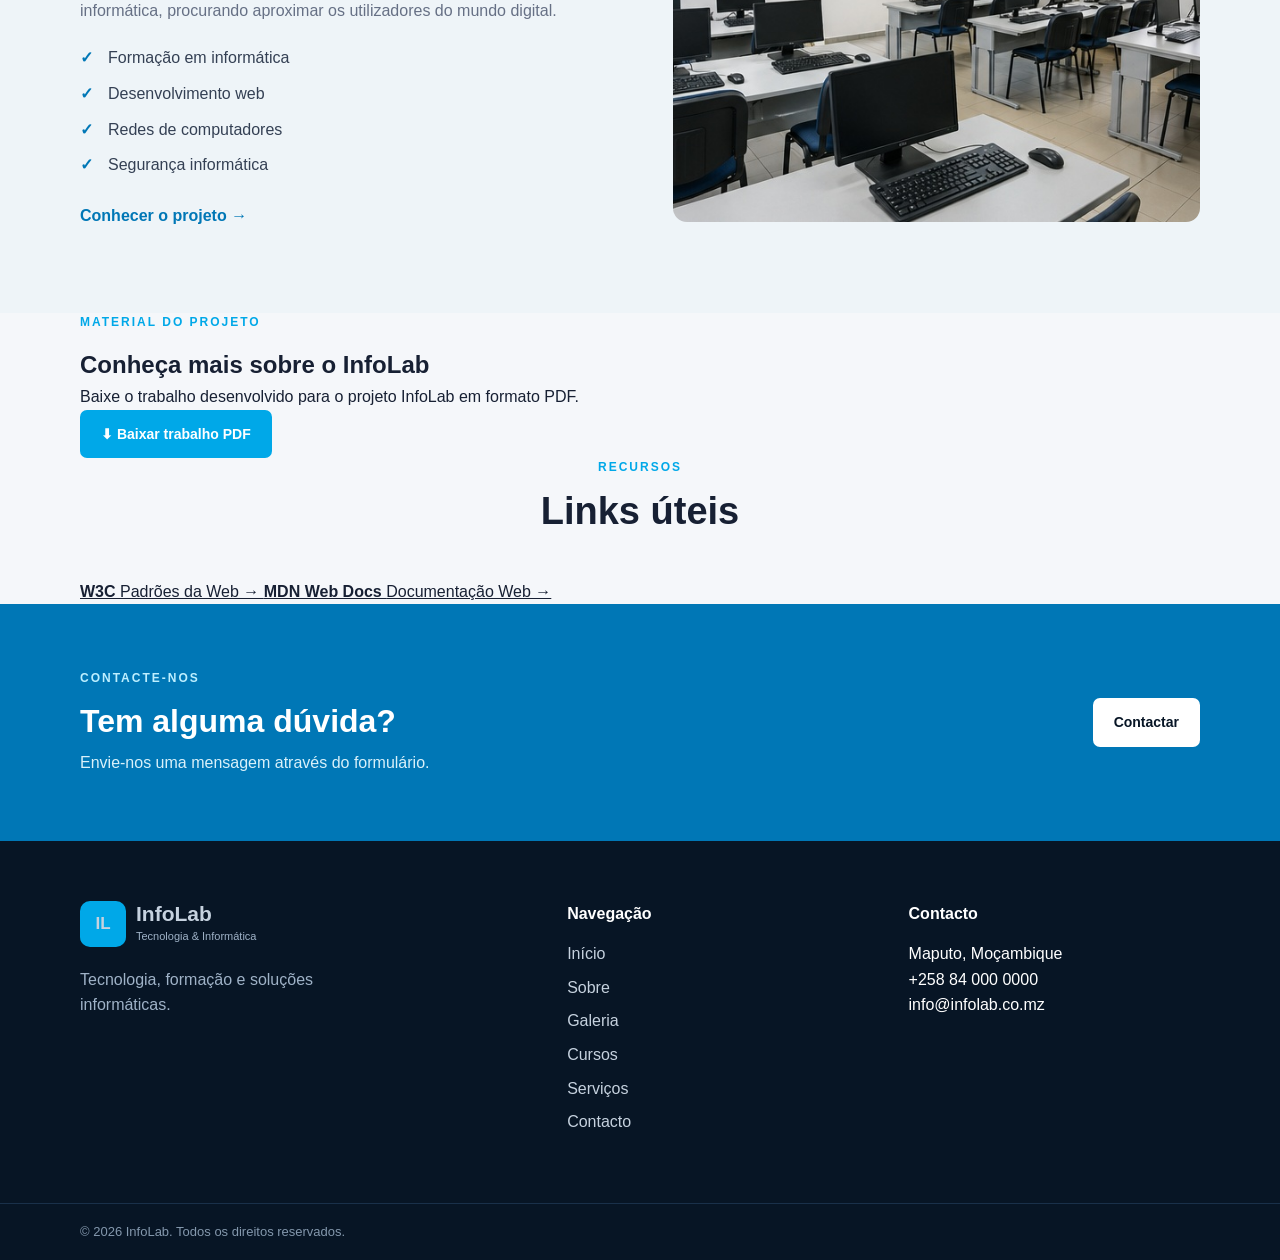
==== commit c8922798: "Update index.html" ====
--- a/index.html
+++ b/index.html
@@ -11,7 +11,7 @@
 
     <title>InfoLab | Tecnologia e Informática</title>
 
-    <link rel="stylesheet" href="style.css">
+    <link rel="stylesheet" href="CSS/style.css">
 
 </head>
 
--- a/CSS/style.css
+++ b/CSS/style.css
@@ -0,0 +1,934 @@
+
+
+* {
+    margin: 0;
+    padding: 0;
+    box-sizing: border-box;
+}
+
+html {
+    scroll-behavior: smooth;
+}
+
+body {
+    font-family: Arial, Helvetica, sans-serif;
+    background: #f5f7fa;
+    color: #172033;
+    line-height: 1.6;
+}
+
+img {
+    max-width: 100%;
+    display: block;
+}
+
+a {
+    color: inherit;
+}
+
+button,
+input,
+textarea,
+select {
+    font: inherit;
+}
+
+
+/* =========================================================
+   2. ACESSIBILIDADE
+   ========================================================= */
+
+:focus-visible {
+    outline: 3px solid #f4c542;
+    outline-offset: 4px;
+}
+
+
+/* =========================================================
+   3. CONTAINER
+   ========================================================= */
+
+.container {
+    width: min(1120px, 90%);
+    margin: 0 auto;
+}
+
+
+/* =========================================================
+   4. CABEÇALHO
+   ========================================================= */
+
+.cabecalho {
+    background: #071525;
+    color: #ffffff;
+    border-bottom: 1px solid #19304a;
+    position: sticky;
+    top: 0;
+    z-index: 1000;
+}
+
+.cabecalho-conteudo {
+    min-height: 82px;
+
+    display: flex;
+    align-items: center;
+    justify-content: space-between;
+
+    gap: 30px;
+}
+
+
+/* =========================================================
+   5. LOGOTIPO
+   ========================================================= */
+
+.logo {
+    display: inline-flex;
+    align-items: center;
+    gap: 10px;
+
+    color: #ffffff;
+    text-decoration: none;
+}
+
+.logo-icone {
+    width: 46px;
+    height: 46px;
+
+    display: flex;
+    align-items: center;
+    justify-content: center;
+
+    background: #00a8e8;
+    border-radius: 10px;
+
+    font-size: 17px;
+    font-weight: 800;
+}
+
+.logo strong {
+    display: block;
+    font-size: 21px;
+    line-height: 1.1;
+}
+
+.logo small {
+    display: block;
+    margin-top: 3px;
+
+    color: #9fb2c7;
+    font-size: 11px;
+}
+
+
+/* =========================================================
+   6. MENU
+   ========================================================= */
+
+.menu ul {
+    display: flex;
+    align-items: center;
+    gap: 4px;
+
+    list-style: none;
+}
+
+.menu a {
+    display: block;
+
+    padding: 10px 13px;
+
+    color: #d9e3ed;
+    text-decoration: none;
+
+    font-size: 14px;
+    font-weight: 600;
+
+    border-radius: 7px;
+
+    transition:
+        background-color 0.2s ease,
+        color 0.2s ease;
+}
+
+.menu a:hover {
+    color: #ffffff;
+    background: #102b45;
+}
+
+.menu a.ativo {
+    color: #ffffff;
+    background: #0077b6;
+}
+
+
+/* =========================================================
+   7. HERO
+   ========================================================= */
+
+.hero {
+    background:
+        linear-gradient(135deg,
+            #071525 0%,
+            #0c243c 55%,
+            #103b59 100%);
+
+    color: #ffffff;
+
+    padding: 85px 0;
+}
+
+.hero-conteudo {
+    display: grid;
+
+    grid-template-columns:
+        minmax(0, 1.05fr) minmax(0, 0.95fr);
+
+    align-items: center;
+
+    gap: 65px;
+}
+
+.hero-texto {
+    max-width: 650px;
+}
+
+.etiqueta {
+    margin-bottom: 13px;
+
+    color: #00a8e8;
+
+    font-size: 12px;
+    font-weight: 800;
+
+    letter-spacing: 2px;
+}
+
+.hero h1 {
+    margin-bottom: 22px;
+
+    font-size: clamp(38px, 5vw, 62px);
+    line-height: 1.08;
+    letter-spacing: -1.5px;
+}
+
+.hero h1 span {
+    display: block;
+    color: #00a8e8;
+}
+
+.hero-descricao {
+    max-width: 590px;
+
+    margin-bottom: 30px;
+
+    color: #c8d5e3;
+    font-size: 17px;
+}
+
+.hero-botoes {
+    display: flex;
+    align-items: center;
+    gap: 12px;
+
+    flex-wrap: wrap;
+}
+
+.hero-imagem img {
+    width: 100%;
+    height: 430px;
+
+    object-fit: cover;
+
+    border-radius: 16px;
+
+    box-shadow:
+        0 20px 50px rgba(0, 0, 0, 0.3);
+}
+
+
+/* =========================================================
+   8. BOTÕES
+   ========================================================= */
+
+.botao {
+    display: inline-block;
+
+    padding: 13px 21px;
+
+    border-radius: 7px;
+
+    text-decoration: none;
+
+    font-size: 14px;
+    font-weight: 700;
+
+    transition:
+        transform 0.2s ease,
+        background-color 0.2s ease,
+        color 0.2s ease;
+}
+
+.botao:hover {
+    transform: translateY(-2px);
+}
+
+.botao-principal {
+    background: #00a8e8;
+    color: #ffffff;
+}
+
+.botao-principal:hover {
+    background: #008ac2;
+}
+
+.botao-secundario {
+    border: 1px solid #668096;
+    color: #ffffff;
+}
+
+.botao-secundario:hover {
+    background: #ffffff;
+    color: #071525;
+}
+
+.botao-claro {
+    background: #ffffff;
+    color: #071525;
+}
+
+.botao-claro:hover {
+    background: #e9f7fc;
+}
+
+
+/* =========================================================
+   9. TÍTULOS DAS SECÇÕES
+   ========================================================= */
+
+.titulo-secao {
+    max-width: 720px;
+
+    margin: 0 auto 45px;
+
+    text-align: center;
+}
+
+.titulo-secao h2 {
+    margin-bottom: 15px;
+
+    color: #172033;
+
+    font-size: clamp(28px, 4vw, 38px);
+    line-height: 1.15;
+}
+
+.titulo-secao>p:last-child {
+    color: #667085;
+}
+
+
+/* =========================================================
+   10. INTRODUÇÃO
+   ========================================================= */
+
+.introducao {
+    padding: 85px 0;
+    background: #ffffff;
+}
+
+.destaques {
+    display: grid;
+
+    grid-template-columns:
+        repeat(3, 1fr);
+
+    gap: 25px;
+}
+
+.destaque-card {
+    padding: 30px;
+
+    background: #ffffff;
+
+    border: 1px solid #e4e9ef;
+    border-radius: 12px;
+
+    box-shadow:
+        0 8px 25px rgba(17, 38, 63, 0.06);
+
+    transition:
+        transform 0.2s ease,
+        box-shadow 0.2s ease;
+}
+
+.destaque-card:hover {
+    transform: translateY(-5px);
+
+    box-shadow:
+        0 15px 30px rgba(17, 38, 63, 0.1);
+}
+
+.icone-card {
+    width: 55px;
+    height: 55px;
+
+    display: flex;
+    align-items: center;
+    justify-content: center;
+
+    margin-bottom: 20px;
+
+    background: #e9f7fc;
+
+    border-radius: 10px;
+
+    font-size: 25px;
+}
+
+.destaque-card h3 {
+    margin-bottom: 10px;
+
+    color: #172033;
+    font-size: 20px;
+}
+
+.destaque-card p {
+    margin-bottom: 18px;
+
+    color: #667085;
+}
+
+.destaque-card a {
+    color: #0077b6;
+
+    font-size: 14px;
+    font-weight: 700;
+
+    text-decoration: none;
+}
+
+.destaque-card a:hover {
+    text-decoration: underline;
+}
+
+
+/* =========================================================
+   11. ÁREAS DE ATUAÇÃO
+   ========================================================= */
+
+.areas {
+    padding: 85px 0;
+
+    background: #eef4f8;
+}
+
+.areas-conteudo {
+    display: grid;
+
+    grid-template-columns:
+        1fr 1fr;
+
+    align-items: center;
+
+    gap: 65px;
+}
+
+.areas-imagem img {
+    width: 100%;
+    height: 390px;
+
+    object-fit: cover;
+
+    border-radius: 14px;
+}
+
+.areas-texto h2 {
+    margin-bottom: 18px;
+
+    color: #172033;
+
+    font-size: 38px;
+    line-height: 1.15;
+}
+
+.areas-texto>p {
+    margin-bottom: 22px;
+
+    color: #667085;
+}
+
+.lista-check {
+    margin-bottom: 25px;
+
+    list-style: none;
+}
+
+.lista-check li {
+    position: relative;
+
+    margin-bottom: 10px;
+    padding-left: 28px;
+
+    color: #344054;
+}
+
+.lista-check li::before {
+    content: "✓";
+
+    position: absolute;
+    left: 0;
+    top: 0;
+
+    color: #0077b6;
+    font-weight: 800;
+}
+
+.link-seta {
+    color: #0077b6;
+
+    font-weight: 700;
+
+    text-decoration: none;
+}
+
+.link-seta:hover {
+    text-decoration: underline;
+}
+
+
+/* =========================================================
+   12. CURSOS
+   ========================================================= */
+
+.cursos-resumo {
+    padding: 85px 0;
+
+    background: #ffffff;
+}
+
+.cursos-grid {
+    display: grid;
+
+    grid-template-columns:
+        repeat(4, 1fr);
+
+    gap: 20px;
+}
+
+.curso-card {
+    position: relative;
+
+    min-height: 240px;
+
+    padding: 28px;
+
+    background: #f8fafc;
+
+    border: 1px solid #e1e7ed;
+    border-radius: 12px;
+
+    transition: transform 0.2s ease;
+}
+
+.curso-card:hover {
+    transform: translateY(-5px);
+}
+
+.curso-numero {
+    display: block;
+
+    margin-bottom: 20px;
+
+    color: #00a8e8;
+
+    font-size: 13px;
+    font-weight: 800;
+}
+
+.curso-card h3 {
+    margin-bottom: 12px;
+
+    font-size: 19px;
+}
+
+.curso-card p {
+    color: #667085;
+}
+
+.centro-botao {
+    margin-top: 35px;
+
+    text-align: center;
+}
+
+
+/* =========================================================
+   13. CHAMADA FINAL
+   ========================================================= */
+
+.chamada {
+    padding: 65px 0;
+
+    background: #0077b6;
+
+    color: #ffffff;
+}
+
+.chamada-conteudo {
+    display: flex;
+
+    align-items: center;
+    justify-content: space-between;
+
+    gap: 30px;
+}
+
+.chamada h2 {
+    margin-bottom: 10px;
+
+    font-size: 32px;
+    line-height: 1.2;
+}
+
+.chamada p:not(.etiqueta) {
+    color: #d9f1fa;
+}
+
+.chamada .etiqueta {
+    color: #bdefff;
+}
+
+
+/* =========================================================
+   14. RODAPÉ
+   ========================================================= */
+
+.rodape {
+    background: #071525;
+    color: #ffffff;
+}
+
+.rodape-grid {
+    display: grid;
+
+    grid-template-columns:
+        1.5fr 1fr 1fr;
+
+    gap: 50px;
+
+    padding: 60px 0;
+}
+
+.logo-rodape {
+    margin-bottom: 20px;
+}
+
+.rodape-grid>div:first-child>p {
+    max-width: 320px;
+
+    color: #9fb2c7;
+}
+
+.rodape h3 {
+    margin-bottom: 15px;
+
+    font-size: 16px;
+}
+
+.rodape ul {
+    list-style: none;
+}
+
+.rodape li {
+    margin-bottom: 8px;
+}
+
+.rodape a {
+    color: #c6d2df;
+
+    text-decoration: none;
+}
+
+.rodape a:hover {
+    color: #00a8e8;
+}
+
+.rodape address {
+    font-style: normal;
+    color: #9fb2c7;
+}
+
+.rodape address p {
+    margin-bottom: 8px;
+}
+
+.rodape-final {
+    padding: 18px 0;
+
+    border-top: 1px solid #19304a;
+
+    color: #8498ad;
+
+    font-size: 13px;
+}
+
+
+/* =========================================================
+   15. PÁGINAS INTERNAS
+   ========================================================= */
+
+.pagina-cabecalho {
+    padding: 70px 0;
+
+    background: #0c243c;
+
+    color: #ffffff;
+
+    text-align: center;
+}
+
+.pagina-cabecalho h1 {
+    margin-bottom: 10px;
+
+    font-size: clamp(34px, 5vw, 48px);
+}
+
+.pagina-cabecalho p {
+    color: #c6d6e5;
+}
+
+
+/* =========================================================
+   16. DESENVOLVEDOR — PÁGINA SOBRE
+   ========================================================= */
+
+.desenvolvedor {
+    padding: 60px 0;
+    background: #0f172a;
+    color: #ffffff;
+}
+
+.desenvolvedor-conteudo {
+    display: flex;
+    align-items: center;
+    gap: 45px;
+}
+
+.desenvolvedor-foto {
+    flex-shrink: 0;
+}
+
+.desenvolvedor-foto img {
+    width: 150px;
+    height: 150px;
+    object-fit: cover;
+    object-position: center;
+    border-radius: 50%;
+    border: 4px solid #ffffff;
+    display: block;
+}
+
+.desenvolvedor-texto {
+    max-width: 700px;
+}
+
+.desenvolvedor-texto h2 {
+    font-size: 30px;
+    margin: 8px 0;
+}
+
+.desenvolvedor-texto .cargo {
+    color: #60a5fa;
+    font-weight: 600;
+    margin-bottom: 15px;
+}
+
+.desenvolvedor-texto p {
+    color: #cbd5e1;
+    margin-bottom: 10px;
+}
+
+
+/* =========================================================
+   17. RESPONSIVIDADE — TABLET
+   ========================================================= */
+
+@media (max-width: 1000px) {
+
+    .cabecalho-conteudo {
+        flex-direction: column;
+
+        padding: 18px 0;
+
+        gap: 15px;
+    }
+
+    .menu ul {
+        flex-wrap: wrap;
+
+        justify-content: center;
+    }
+
+    .hero-conteudo {
+        grid-template-columns: 1fr;
+
+        text-align: center;
+    }
+
+    .hero-texto {
+        margin: 0 auto;
+    }
+
+    .hero-descricao {
+        margin-left: auto;
+        margin-right: auto;
+    }
+
+    .hero-botoes {
+        justify-content: center;
+    }
+
+    .hero-imagem img {
+        height: 350px;
+    }
+
+    .destaques {
+        grid-template-columns: 1fr 1fr;
+    }
+
+    .areas-conteudo {
+        grid-template-columns: 1fr;
+    }
+
+    .cursos-grid {
+        grid-template-columns: 1fr 1fr;
+    }
+
+    .rodape-grid {
+        grid-template-columns: 1fr 1fr;
+    }
+}
+
+
+/* =========================================================
+   18. RESPONSIVIDADE — TELEMÓVEL
+   ========================================================= */
+
+@media (max-width: 650px) {
+
+    .container {
+        width: 92%;
+    }
+
+    .cabecalho {
+        position: relative;
+    }
+
+    .cabecalho-conteudo {
+        align-items: center;
+    }
+
+    .menu ul {
+        gap: 2px;
+    }
+
+    .menu a {
+        padding: 8px 7px;
+
+        font-size: 12px;
+    }
+
+    .hero {
+        padding: 60px 0;
+    }
+
+    .hero h1 {
+        font-size: 39px;
+    }
+
+    .hero-imagem img {
+        height: 260px;
+    }
+
+    .introducao,
+    .areas,
+    .cursos-resumo {
+        padding: 60px 0;
+    }
+
+    .destaques {
+        grid-template-columns: 1fr;
+    }
+
+    .areas-imagem img {
+        height: 260px;
+    }
+
+    .areas-texto h2 {
+        font-size: 31px;
+    }
+
+    .cursos-grid {
+        grid-template-columns: 1fr;
+    }
+
+    .chamada {
+        padding: 50px 0;
+    }
+
+    .chamada-conteudo {
+        flex-direction: column;
+
+        align-items: flex-start;
+    }
+
+    .chamada h2 {
+        font-size: 27px;
+    }
+
+    .desenvolvedor-conteudo {
+        flex-direction: column;
+        text-align: center;
+        gap: 25px;
+    }
+
+    .desenvolvedor-foto img {
+        width: 120px;
+        height: 120px;
+    }
+
+    .desenvolvedor-texto h2 {
+        font-size: 25px;
+    }
+
+    .rodape-grid {
+        grid-template-columns: 1fr;
+
+        gap: 35px;
+
+        padding: 45px 0;
+    }
+
+}
+
+
+/* =========================================================
+   19. REDUÇÃO DE MOVIMENTO
+   ========================================================= */
+
+@media (prefers-reduced-motion: reduce) {
+
+    html {
+        scroll-behavior: auto;
+    }
+
+    *,
+    *::before,
+    *::after {
+        transition-duration: 0.01ms !important;
+        animation-duration: 0.01ms !important;
+        animation-iteration-count: 1 !important;
+    }
+
+}
